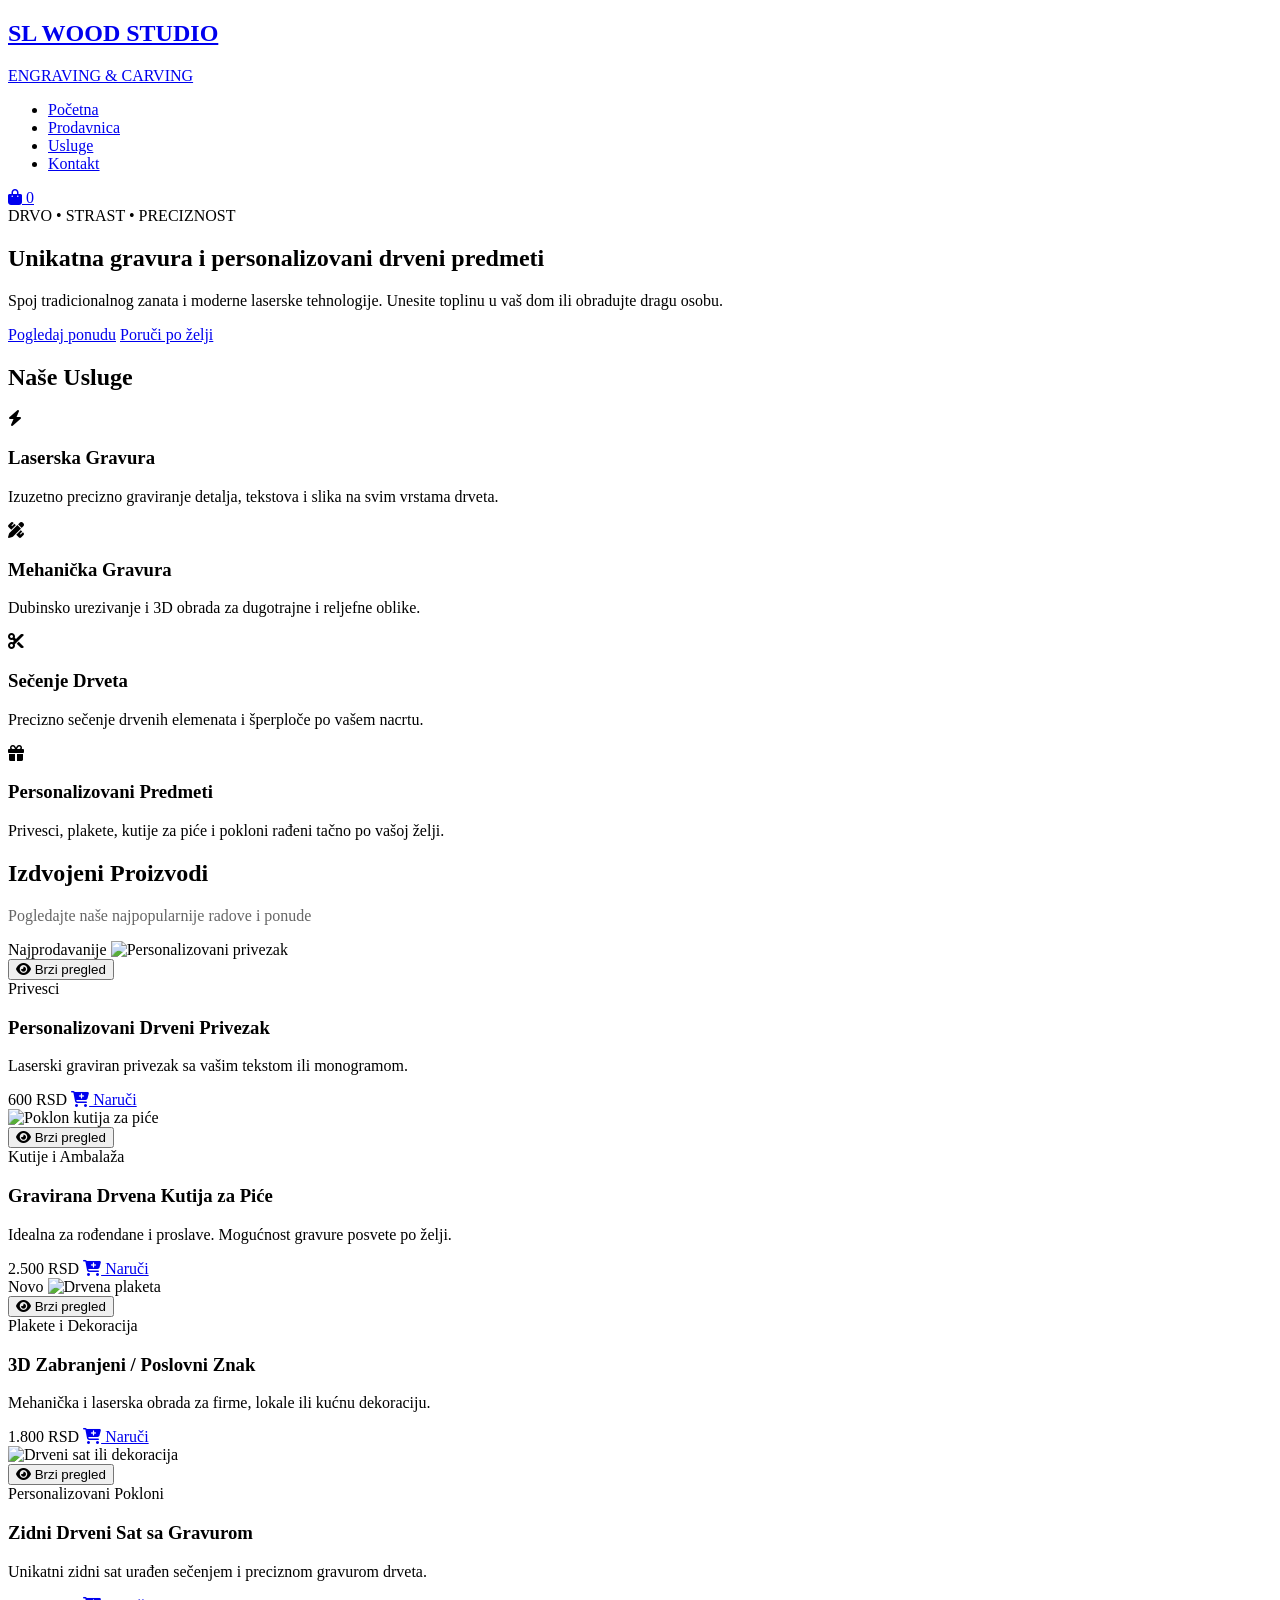
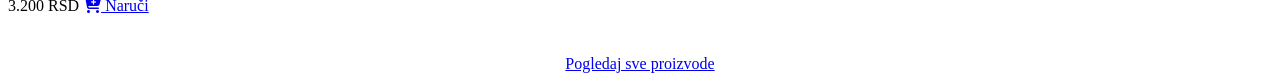
==== index.html @ fbde284f "Add files via upload" ====
<!DOCTYPE html>
<html lang="sr">
<head>
    <meta charset="UTF-8">
    <meta name="viewport" content="width=device-width, initial-scale=1.0">
    <title>SL Wood Studio | Laserska i Mehanička Gravura</title>
    <!-- Google Fontovi -->
    <link rel="preconnect" href="https://fonts.googleapis.com">
    <link rel="preconnect" href="https://fonts.gstatic.com" crossorigin>
    <link href="https://fonts.googleapis.com/css2?family=Montserrat:wght@300;400;600&family=Playfair+Display:wght@700&display=swap" rel="stylesheet">
    <!-- Font Awesome Ikonice -->
    <link rel="stylesheet" href="https://cdnjs.cloudflare.com/ajax/libs/font-awesome/6.4.0/css/all.min.css">
    <link rel="stylesheet" href="css/style.css">
</head>
<body>

    <!-- Navigacija -->
    <header class="navbar">
        <div class="container nav-container">
            <a href="index.html" class="logo">
                <h2>SL WOOD STUDIO</h2>
                <span>ENGRAVING & CARVING</span>
            </a>
            <nav>
                <ul class="nav-links">
                    <li><a href="index.html" class="active">Početna</a></li>
                    <li><a href="shop.html">Prodavnica</a></li>
                    <li><a href="#usluge">Usluge</a></li>
                    <li><a href="contact.html">Kontakt</a></li>
                </ul>
            </nav>
<div class="cart-icon">
    <a href="cart.html"><i class="fa-solid fa-bag-shopping"></i> <span id="cart-count">0</span></a>
</div>
        </div>
    </header>

    <!-- Hero Sekcija -->
    <section class="hero">
        <div class="hero-overlay"></div>
        <div class="container hero-content">
            <span class="tagline">DRVO • STRAST • PRECIZNOST</span>
            <h1>Unikatna gravura i personalizovani drveni predmeti</h1>
            <p>Spoj tradicionalnog zanata i moderne laserske tehnologije. Unesite toplinu u vaš dom ili obradujte dragu osobu.</p>
            <div class="hero-btns">
                <a href="shop.html" class="btn btn-primary">Pogledaj ponudu</a>
                <a href="shop.html#custom-order" class="btn btn-secondary">Poruči po želji</a>
            </div>
        </div>
    </section>

    <!-- Usluge (Ikonice sa objave) -->
    <section id="usluge" class="services container">
        <div class="section-title">
            <h2>Naše Usluge</h2>
            <div class="divider"></div>
        </div>
        <div class="services-grid">
            <div class="service-card">
                <i class="fa-solid fa-bolt"></i>
                <h3>Laserska Gravura</h3>
                <p>Izuzetno precizno graviranje detalja, tekstova i slika na svim vrstama drveta.</p>
            </div>
            <div class="service-card">
                <i class="fa-solid fa-pen-ruler"></i>
                <h3>Mehanička Gravura</h3>
                <p>Dubinsko urezivanje i 3D obrada za dugotrajne i reljefne oblike.</p>
            </div>
            <div class="service-card">
                <i class="fa-solid fa-scissors"></i>
                <h3>Sečenje Drveta</h3>
                <p>Precizno sečenje drvenih elemenata i šperploče po vašem nacrtu.</p>
            </div>
            <div class="service-card">
                <i class="fa-solid fa-gift"></i>
                <h3>Personalizovani Predmeti</h3>
                <p>Privesci, plakete, kutije za piće i pokloni rađeni tačno po vašoj želji.</p>
            </div>
        </div>
    </section>

    <!-- Izdvojeni Proizvodi -->
    <section class="products container">
        <div class="section-title">
            <h2>Izdvojeni Proizvodi</h2>
            <p style="color: #666; margin-top: 5px;">Pogledajte naše najpopularnije radove i ponude</p>
            <div class="divider"></div>
        </div>

        <div class="products-grid">
            <!-- Proizvod 1 -->
            <div class="product-card">
                <div class="product-image">
                    <span class="badge">Najprodavanije</span>
                    <!-- Zameniti sa pravom slikom priveska -->
                    <img src="https://images.unsplash.com/photo-1610701596007-11502861dcfa?q=80&w=600" alt="Personalizovani privezak">
                    <div class="product-actions">
                        <button class="btn-quick-view"><i class="fa-solid fa-eye"></i> Brzi pregled</button>
                    </div>
                </div>
                <div class="product-info">
                    <span class="category">Privesci</span>
                    <h3>Personalizovani Drveni Privezak</h3>
                    <p class="description">Laserski graviran privezak sa vašim tekstom ili monogramom.</p>
                    <div class="product-bottom">
                        <span class="price">600 RSD</span>
                        <a href="product-details.html" class="btn-add-cart"><i class="fa-solid fa-cart-plus"></i> Naruči</a>
                    </div>
                </div>
            </div>

            <!-- Proizvod 2 -->
            <div class="product-card">
                <div class="product-image">
                    <img src="https://images.unsplash.com/photo-1549465220-1a8b9238cd48?q=80&w=600" alt="Poklon kutija za piće">
                    <div class="product-actions">
                        <button class="btn-quick-view"><i class="fa-solid fa-eye"></i> Brzi pregled</button>
                    </div>
                </div>
                <div class="product-info">
                    <span class="category">Kutije i Ambalaža</span>
                    <h3>Gravirana Drvena Kutija za Piće</h3>
                    <p class="description">Idealna za rođendane i proslave. Mogućnost gravure posvete po želji.</p>
                    <div class="product-bottom">
                        <span class="price">2.500 RSD</span>
                        <a href="product-details.html" class="btn-add-cart"><i class="fa-solid fa-cart-plus"></i> Naruči</a>
                    </div>
                </div>
            </div>

            <!-- Proizvod 3 -->
            <div class="product-card">
                <div class="product-image">
                    <span class="badge new">Novo</span>
                    <img src="https://images.unsplash.com/photo-1582582621959-48d27397dc69?q=80&w=600" alt="Drvena plaketa">
                    <div class="product-actions">
                        <button class="btn-quick-view"><i class="fa-solid fa-eye"></i> Brzi pregled</button>
                    </div>
                </div>
                <div class="product-info">
                    <span class="category">Plakete i Dekoracija</span>
                    <h3>3D Zabranjeni / Poslovni Znak</h3>
                    <p class="description">Mehanička i laserska obrada za firme, lokale ili kućnu dekoraciju.</p>
                    <div class="product-bottom">
                        <span class="price">1.800 RSD</span>
                        <a href="product-details.html" class="btn-add-cart"><i class="fa-solid fa-cart-plus"></i> Naruči</a>
                    </div>
                </div>
            </div>

            <!-- Proizvod 4 -->
            <div class="product-card">
                <div class="product-image">
                    <img src="https://images.unsplash.com/photo-1513519245088-0e12902e5a38?q=80&w=600" alt="Drveni sat ili dekoracija">
                    <div class="product-actions">
                        <button class="btn-quick-view"><i class="fa-solid fa-eye"></i> Brzi pregled</button>
                    </div>
                </div>
                <div class="product-info">
                    <span class="category">Personalizovani Pokloni</span>
                    <h3>Zidni Drveni Sat sa Gravurom</h3>
                    <p class="description">Unikatni zidni sat urađen sečenjem i preciznom gravurom drveta.</p>
                    <div class="product-bottom">
                        <span class="price">3.200 RSD</span>
                        <a href="product-details.html" class="btn-add-cart"><i class="fa-solid fa-cart-plus"></i> Naruči</a>
                    </div>
                </div>
            </div>
        </div>

        <div style="text-align: center; margin-top: 40px;">
            <a href="shop.html" class="btn btn-primary">Pogledaj sve proizvode</a>
        </div>
    </section>

    <script src="js/main.js"></script>
</body>
</html>
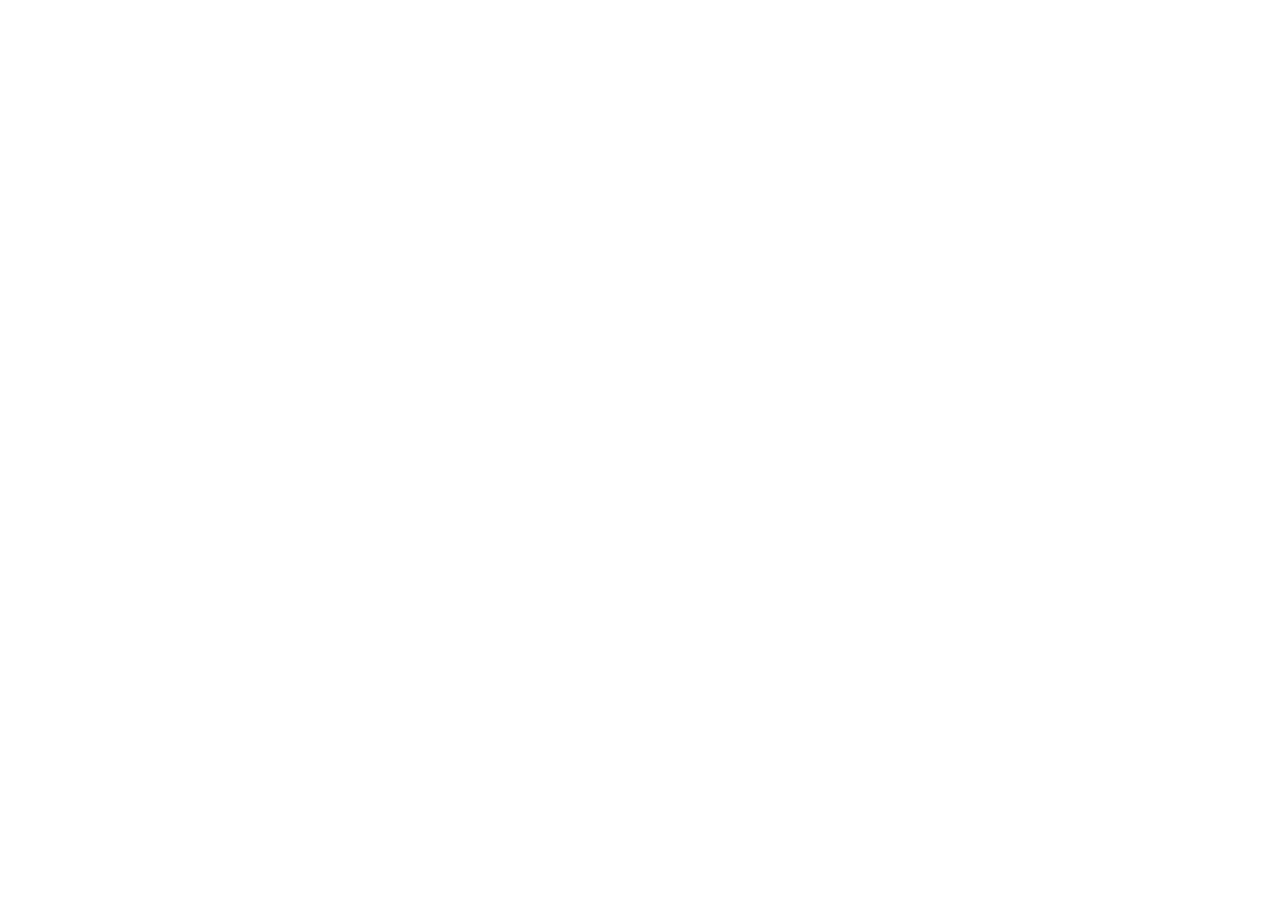
==== commit 7daf3e26: "admin/" ====
--- a/index.html
+++ b/index.html
@@ -1,178 +1,12 @@
 <!DOCTYPE html>
 <html lang="sr">
 <head>
-    <meta charset="UTF-8">
-    <meta name="viewport" content="width=device-width, initial-scale=1.0">
-    <title>SL Wood Studio | Laserska i Mehanička Gravura</title>
-    <!-- Google Fontovi -->
-    <link rel="preconnect" href="https://fonts.googleapis.com">
-    <link rel="preconnect" href="https://fonts.gstatic.com" crossorigin>
-    <link href="https://fonts.googleapis.com/css2?family=Montserrat:wght@300;400;600&family=Playfair+Display:wght@700&display=swap" rel="stylesheet">
-    <!-- Font Awesome Ikonice -->
-    <link rel="stylesheet" href="https://cdnjs.cloudflare.com/ajax/libs/font-awesome/6.4.0/css/all.min.css">
-    <link rel="stylesheet" href="css/style.css">
+  <meta charset="utf-8" />
+  <meta name="viewport" content="width=device-width, initial-scale=1.0" />
+  <title>SL Wood Studio | Admin Panel</title>
 </head>
 <body>
-
-    <!-- Navigacija -->
-    <header class="navbar">
-        <div class="container nav-container">
-            <a href="index.html" class="logo">
-                <h2>SL WOOD STUDIO</h2>
-                <span>ENGRAVING & CARVING</span>
-            </a>
-            <nav>
-                <ul class="nav-links">
-                    <li><a href="index.html" class="active">Početna</a></li>
-                    <li><a href="shop.html">Prodavnica</a></li>
-                    <li><a href="#usluge">Usluge</a></li>
-                    <li><a href="contact.html">Kontakt</a></li>
-                </ul>
-            </nav>
-<div class="cart-icon">
-    <a href="cart.html"><i class="fa-solid fa-bag-shopping"></i> <span id="cart-count">0</span></a>
-</div>
-        </div>
-    </header>
-
-    <!-- Hero Sekcija -->
-    <section class="hero">
-        <div class="hero-overlay"></div>
-        <div class="container hero-content">
-            <span class="tagline">DRVO • STRAST • PRECIZNOST</span>
-            <h1>Unikatna gravura i personalizovani drveni predmeti</h1>
-            <p>Spoj tradicionalnog zanata i moderne laserske tehnologije. Unesite toplinu u vaš dom ili obradujte dragu osobu.</p>
-            <div class="hero-btns">
-                <a href="shop.html" class="btn btn-primary">Pogledaj ponudu</a>
-                <a href="shop.html#custom-order" class="btn btn-secondary">Poruči po želji</a>
-            </div>
-        </div>
-    </section>
-
-    <!-- Usluge (Ikonice sa objave) -->
-    <section id="usluge" class="services container">
-        <div class="section-title">
-            <h2>Naše Usluge</h2>
-            <div class="divider"></div>
-        </div>
-        <div class="services-grid">
-            <div class="service-card">
-                <i class="fa-solid fa-bolt"></i>
-                <h3>Laserska Gravura</h3>
-                <p>Izuzetno precizno graviranje detalja, tekstova i slika na svim vrstama drveta.</p>
-            </div>
-            <div class="service-card">
-                <i class="fa-solid fa-pen-ruler"></i>
-                <h3>Mehanička Gravura</h3>
-                <p>Dubinsko urezivanje i 3D obrada za dugotrajne i reljefne oblike.</p>
-            </div>
-            <div class="service-card">
-                <i class="fa-solid fa-scissors"></i>
-                <h3>Sečenje Drveta</h3>
-                <p>Precizno sečenje drvenih elemenata i šperploče po vašem nacrtu.</p>
-            </div>
-            <div class="service-card">
-                <i class="fa-solid fa-gift"></i>
-                <h3>Personalizovani Predmeti</h3>
-                <p>Privesci, plakete, kutije za piće i pokloni rađeni tačno po vašoj želji.</p>
-            </div>
-        </div>
-    </section>
-
-    <!-- Izdvojeni Proizvodi -->
-    <section class="products container">
-        <div class="section-title">
-            <h2>Izdvojeni Proizvodi</h2>
-            <p style="color: #666; margin-top: 5px;">Pogledajte naše najpopularnije radove i ponude</p>
-            <div class="divider"></div>
-        </div>
-
-        <div class="products-grid">
-            <!-- Proizvod 1 -->
-            <div class="product-card">
-                <div class="product-image">
-                    <span class="badge">Najprodavanije</span>
-                    <!-- Zameniti sa pravom slikom priveska -->
-                    <img src="https://images.unsplash.com/photo-1610701596007-11502861dcfa?q=80&w=600" alt="Personalizovani privezak">
-                    <div class="product-actions">
-                        <button class="btn-quick-view"><i class="fa-solid fa-eye"></i> Brzi pregled</button>
-                    </div>
-                </div>
-                <div class="product-info">
-                    <span class="category">Privesci</span>
-                    <h3>Personalizovani Drveni Privezak</h3>
-                    <p class="description">Laserski graviran privezak sa vašim tekstom ili monogramom.</p>
-                    <div class="product-bottom">
-                        <span class="price">600 RSD</span>
-                        <a href="product-details.html" class="btn-add-cart"><i class="fa-solid fa-cart-plus"></i> Naruči</a>
-                    </div>
-                </div>
-            </div>
-
-            <!-- Proizvod 2 -->
-            <div class="product-card">
-                <div class="product-image">
-                    <img src="https://images.unsplash.com/photo-1549465220-1a8b9238cd48?q=80&w=600" alt="Poklon kutija za piće">
-                    <div class="product-actions">
-                        <button class="btn-quick-view"><i class="fa-solid fa-eye"></i> Brzi pregled</button>
-                    </div>
-                </div>
-                <div class="product-info">
-                    <span class="category">Kutije i Ambalaža</span>
-                    <h3>Gravirana Drvena Kutija za Piće</h3>
-                    <p class="description">Idealna za rođendane i proslave. Mogućnost gravure posvete po želji.</p>
-                    <div class="product-bottom">
-                        <span class="price">2.500 RSD</span>
-                        <a href="product-details.html" class="btn-add-cart"><i class="fa-solid fa-cart-plus"></i> Naruči</a>
-                    </div>
-                </div>
-            </div>
-
-            <!-- Proizvod 3 -->
-            <div class="product-card">
-                <div class="product-image">
-                    <span class="badge new">Novo</span>
-                    <img src="https://images.unsplash.com/photo-1582582621959-48d27397dc69?q=80&w=600" alt="Drvena plaketa">
-                    <div class="product-actions">
-                        <button class="btn-quick-view"><i class="fa-solid fa-eye"></i> Brzi pregled</button>
-                    </div>
-                </div>
-                <div class="product-info">
-                    <span class="category">Plakete i Dekoracija</span>
-                    <h3>3D Zabranjeni / Poslovni Znak</h3>
-                    <p class="description">Mehanička i laserska obrada za firme, lokale ili kućnu dekoraciju.</p>
-                    <div class="product-bottom">
-                        <span class="price">1.800 RSD</span>
-                        <a href="product-details.html" class="btn-add-cart"><i class="fa-solid fa-cart-plus"></i> Naruči</a>
-                    </div>
-                </div>
-            </div>
-
-            <!-- Proizvod 4 -->
-            <div class="product-card">
-                <div class="product-image">
-                    <img src="https://images.unsplash.com/photo-1513519245088-0e12902e5a38?q=80&w=600" alt="Drveni sat ili dekoracija">
-                    <div class="product-actions">
-                        <button class="btn-quick-view"><i class="fa-solid fa-eye"></i> Brzi pregled</button>
-                    </div>
-                </div>
-                <div class="product-info">
-                    <span class="category">Personalizovani Pokloni</span>
-                    <h3>Zidni Drveni Sat sa Gravurom</h3>
-                    <p class="description">Unikatni zidni sat urađen sečenjem i preciznom gravurom drveta.</p>
-                    <div class="product-bottom">
-                        <span class="price">3.200 RSD</span>
-                        <a href="product-details.html" class="btn-add-cart"><i class="fa-solid fa-cart-plus"></i> Naruči</a>
-                    </div>
-                </div>
-            </div>
-        </div>
-
-        <div style="text-align: center; margin-top: 40px;">
-            <a href="shop.html" class="btn btn-primary">Pogledaj sve proizvode</a>
-        </div>
-    </section>
-
-    <script src="js/main.js"></script>
+  <!-- Učitavanje Decap CMS skripte -->
+  <script src="https://unpkg.com/decap-cms@^3.0.0/dist/decap-cms.js"></script>
 </body>
 </html>
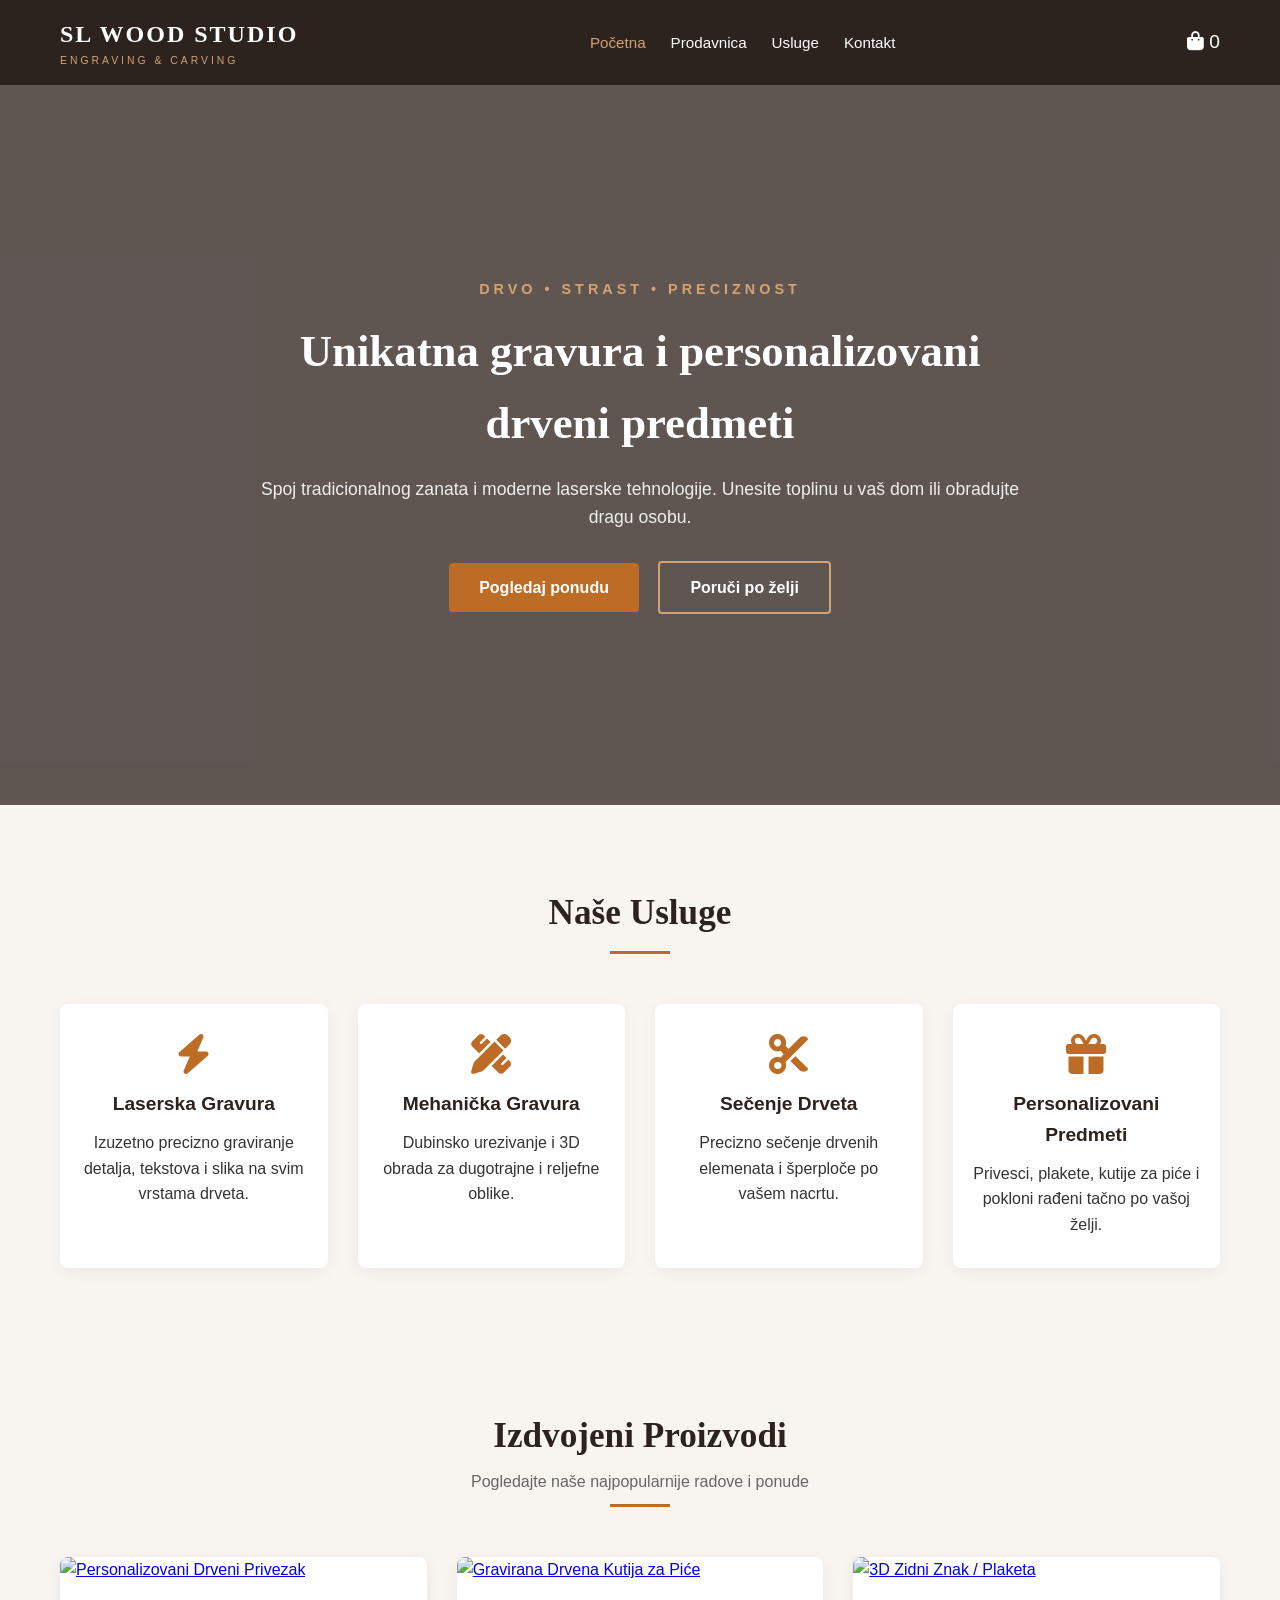
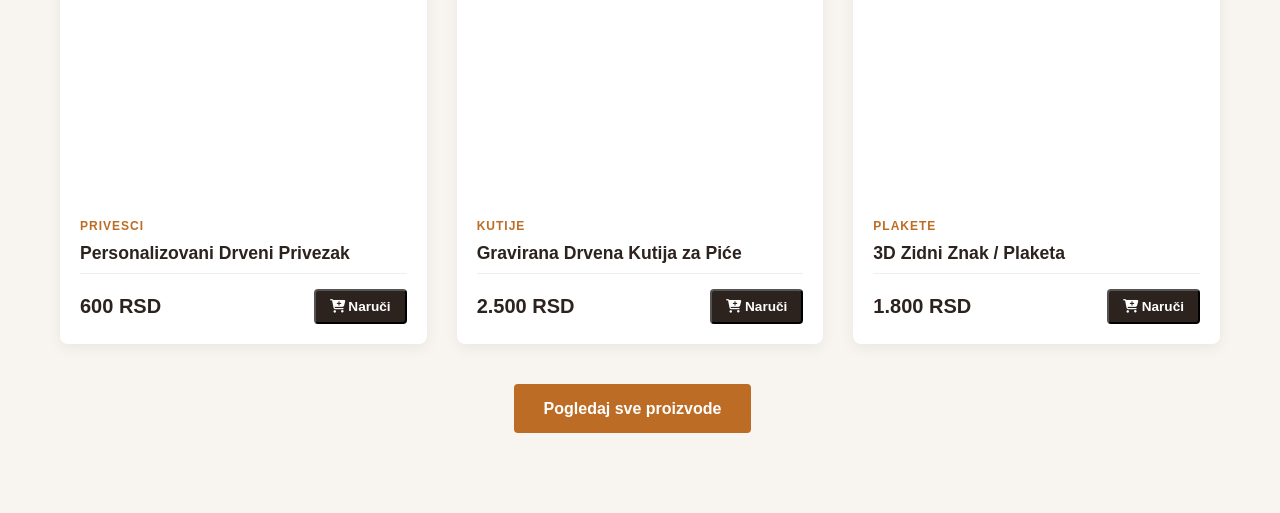
==== commit 1c5ac979: "Add files via upload" ====
--- a/index.html
+++ b/index.html
@@ -1,12 +1,178 @@
 <!DOCTYPE html>
 <html lang="sr">
 <head>
-  <meta charset="utf-8" />
-  <meta name="viewport" content="width=device-width, initial-scale=1.0" />
-  <title>SL Wood Studio | Admin Panel</title>
+    <meta charset="UTF-8">
+    <meta name="viewport" content="width=device-width, initial-scale=1.0">
+    <title>SL Wood Studio | Laserska i Mehanička Gravura</title>
+    <!-- Google Fontovi -->
+    <link rel="preconnect" href="https://fonts.googleapis.com">
+    <link rel="preconnect" href="https://fonts.gstatic.com" crossorigin>
+    <link href="https://fonts.googleapis.com/css2?family=Montserrat:wght@300;400;600&family=Playfair+Display:wght@700&display=swap" rel="stylesheet">
+    <!-- Font Awesome Ikonice -->
+    <link rel="stylesheet" href="https://cdnjs.cloudflare.com/ajax/libs/font-awesome/6.4.0/css/all.min.css">
+    <link rel="stylesheet" href="css/style.css">
 </head>
 <body>
-  <!-- Učitavanje Decap CMS skripte -->
-  <script src="https://unpkg.com/decap-cms@^3.0.0/dist/decap-cms.js"></script>
+
+    <!-- Navigacija -->
+    <header class="navbar">
+        <div class="container nav-container">
+            <a href="index.html" class="logo">
+                <h2>SL WOOD STUDIO</h2>
+                <span>ENGRAVING & CARVING</span>
+            </a>
+            <nav>
+                <ul class="nav-links">
+                    <li><a href="index.html" class="active">Početna</a></li>
+                    <li><a href="shop.html">Prodavnica</a></li>
+                    <li><a href="#usluge">Usluge</a></li>
+                    <li><a href="contact.html">Kontakt</a></li>
+                </ul>
+            </nav>
+<div class="cart-icon">
+    <a href="cart.html"><i class="fa-solid fa-bag-shopping"></i> <span id="cart-count">0</span></a>
+</div>
+        </div>
+    </header>
+
+    <!-- Hero Sekcija -->
+    <section class="hero">
+        <div class="hero-overlay"></div>
+        <div class="container hero-content">
+            <span class="tagline">DRVO • STRAST • PRECIZNOST</span>
+            <h1>Unikatna gravura i personalizovani drveni predmeti</h1>
+            <p>Spoj tradicionalnog zanata i moderne laserske tehnologije. Unesite toplinu u vaš dom ili obradujte dragu osobu.</p>
+            <div class="hero-btns">
+                <a href="shop.html" class="btn btn-primary">Pogledaj ponudu</a>
+                <a href="shop.html#custom-order" class="btn btn-secondary">Poruči po želji</a>
+            </div>
+        </div>
+    </section>
+
+    <!-- Usluge (Ikonice sa objave) -->
+    <section id="usluge" class="services container">
+        <div class="section-title">
+            <h2>Naše Usluge</h2>
+            <div class="divider"></div>
+        </div>
+        <div class="services-grid">
+            <div class="service-card">
+                <i class="fa-solid fa-bolt"></i>
+                <h3>Laserska Gravura</h3>
+                <p>Izuzetno precizno graviranje detalja, tekstova i slika na svim vrstama drveta.</p>
+            </div>
+            <div class="service-card">
+                <i class="fa-solid fa-pen-ruler"></i>
+                <h3>Mehanička Gravura</h3>
+                <p>Dubinsko urezivanje i 3D obrada za dugotrajne i reljefne oblike.</p>
+            </div>
+            <div class="service-card">
+                <i class="fa-solid fa-scissors"></i>
+                <h3>Sečenje Drveta</h3>
+                <p>Precizno sečenje drvenih elemenata i šperploče po vašem nacrtu.</p>
+            </div>
+            <div class="service-card">
+                <i class="fa-solid fa-gift"></i>
+                <h3>Personalizovani Predmeti</h3>
+                <p>Privesci, plakete, kutije za piće i pokloni rađeni tačno po vašoj želji.</p>
+            </div>
+        </div>
+    </section>
+
+    <!-- Izdvojeni Proizvodi -->
+    <section class="products container">
+        <div class="section-title">
+            <h2>Izdvojeni Proizvodi</h2>
+            <p style="color: #666; margin-top: 5px;">Pogledajte naše najpopularnije radove i ponude</p>
+            <div class="divider"></div>
+        </div>
+
+        <div class="products-grid">
+            <!-- Proizvod 1 -->
+            <div class="product-card">
+                <div class="product-image">
+                    <span class="badge">Najprodavanije</span>
+                    <!-- Zameniti sa pravom slikom priveska -->
+                    <img src="https://images.unsplash.com/photo-1610701596007-11502861dcfa?q=80&w=600" alt="Personalizovani privezak">
+                    <div class="product-actions">
+                        <button class="btn-quick-view"><i class="fa-solid fa-eye"></i> Brzi pregled</button>
+                    </div>
+                </div>
+                <div class="product-info">
+                    <span class="category">Privesci</span>
+                    <h3>Personalizovani Drveni Privezak</h3>
+                    <p class="description">Laserski graviran privezak sa vašim tekstom ili monogramom.</p>
+                    <div class="product-bottom">
+                        <span class="price">600 RSD</span>
+                        <a href="product-details.html" class="btn-add-cart"><i class="fa-solid fa-cart-plus"></i> Naruči</a>
+                    </div>
+                </div>
+            </div>
+
+            <!-- Proizvod 2 -->
+            <div class="product-card">
+                <div class="product-image">
+                    <img src="https://images.unsplash.com/photo-1549465220-1a8b9238cd48?q=80&w=600" alt="Poklon kutija za piće">
+                    <div class="product-actions">
+                        <button class="btn-quick-view"><i class="fa-solid fa-eye"></i> Brzi pregled</button>
+                    </div>
+                </div>
+                <div class="product-info">
+                    <span class="category">Kutije i Ambalaža</span>
+                    <h3>Gravirana Drvena Kutija za Piće</h3>
+                    <p class="description">Idealna za rođendane i proslave. Mogućnost gravure posvete po želji.</p>
+                    <div class="product-bottom">
+                        <span class="price">2.500 RSD</span>
+                        <a href="product-details.html" class="btn-add-cart"><i class="fa-solid fa-cart-plus"></i> Naruči</a>
+                    </div>
+                </div>
+            </div>
+
+            <!-- Proizvod 3 -->
+            <div class="product-card">
+                <div class="product-image">
+                    <span class="badge new">Novo</span>
+                    <img src="https://images.unsplash.com/photo-1582582621959-48d27397dc69?q=80&w=600" alt="Drvena plaketa">
+                    <div class="product-actions">
+                        <button class="btn-quick-view"><i class="fa-solid fa-eye"></i> Brzi pregled</button>
+                    </div>
+                </div>
+                <div class="product-info">
+                    <span class="category">Plakete i Dekoracija</span>
+                    <h3>3D Zabranjeni / Poslovni Znak</h3>
+                    <p class="description">Mehanička i laserska obrada za firme, lokale ili kućnu dekoraciju.</p>
+                    <div class="product-bottom">
+                        <span class="price">1.800 RSD</span>
+                        <a href="product-details.html" class="btn-add-cart"><i class="fa-solid fa-cart-plus"></i> Naruči</a>
+                    </div>
+                </div>
+            </div>
+
+            <!-- Proizvod 4 -->
+            <div class="product-card">
+                <div class="product-image">
+                    <img src="https://images.unsplash.com/photo-1513519245088-0e12902e5a38?q=80&w=600" alt="Drveni sat ili dekoracija">
+                    <div class="product-actions">
+                        <button class="btn-quick-view"><i class="fa-solid fa-eye"></i> Brzi pregled</button>
+                    </div>
+                </div>
+                <div class="product-info">
+                    <span class="category">Personalizovani Pokloni</span>
+                    <h3>Zidni Drveni Sat sa Gravurom</h3>
+                    <p class="description">Unikatni zidni sat urađen sečenjem i preciznom gravurom drveta.</p>
+                    <div class="product-bottom">
+                        <span class="price">3.200 RSD</span>
+                        <a href="product-details.html" class="btn-add-cart"><i class="fa-solid fa-cart-plus"></i> Naruči</a>
+                    </div>
+                </div>
+            </div>
+        </div>
+
+        <div style="text-align: center; margin-top: 40px;">
+            <a href="shop.html" class="btn btn-primary">Pogledaj sve proizvode</a>
+        </div>
+    </section>
+
+    <script src="js/main.js"></script>
 </body>
 </html>
--- a/css/style.css
+++ b/css/style.css
@@ -0,0 +1,1135 @@
+/* RESET I OSNOVNI STILOVI */
+* {
+    margin: 0;
+    padding: 0;
+    box-sizing: border-box;
+}
+
+:root {
+    --primary-dark: #2C221E;
+    --accent-wood: #D4A373;
+    --accent-warm: #BC6C25;
+    --bg-light: #F8F5F0;
+    --text-color: #333333;
+    --white: #FFFFFF;
+    --font-heading: 'Playfair Display', serif;
+    --font-body: 'Montserrat', sans-serif;
+}
+
+body {
+    font-family: var(--font-body);
+    background-color: var(--bg-light);
+    color: var(--text-color);
+    line-height: 1.6;
+}
+
+.container {
+    max-width: 1200px;
+    margin: 0 auto;
+    padding: 0 20px;
+}
+
+/* NAVIGACIJA */
+.navbar {
+    background-color: var(--primary-dark);
+    padding: 15px 0;
+    position: sticky;
+    top: 0;
+    z-index: 1000;
+}
+
+.nav-container {
+    display: flex;
+    justify-content: space-between;
+    align-items: center;
+}
+
+.logo {
+    text-decoration: none;
+    color: var(--white);
+}
+
+.logo h2 {
+    font-family: var(--font-heading);
+    letter-spacing: 2px;
+    font-size: 1.5rem;
+}
+
+.logo span {
+    font-size: 0.65rem;
+    color: var(--accent-wood);
+    display: block;
+    letter-spacing: 3px;
+}
+
+.nav-links {
+    display: flex;
+    list-style: none;
+    gap: 25px;
+}
+
+.nav-links a {
+    color: var(--white);
+    text-decoration: none;
+    font-size: 0.95rem;
+    transition: color 0.3s;
+}
+
+.nav-links a:hover, .nav-links a.active {
+    color: var(--accent-wood);
+}
+
+.cart-icon a {
+    color: var(--white);
+    font-size: 1.2rem;
+    text-decoration: none;
+}
+
+/* HERO SEKCIJA */
+.hero {
+    position: relative;
+    background: url('https://images.unsplash.com/photo-1513694203232-719a280e022f?q=80&w=1600') center/cover no-repeat;
+    height: 80vh;
+    display: flex;
+    align-items: center;
+    color: var(--white);
+    text-align: center;
+}
+
+.hero-overlay {
+    position: absolute;
+    top: 0; left: 0;
+    width: 100%; height: 100%;
+    background: rgba(44, 34, 30, 0.75);
+}
+
+.hero-content {
+    position: relative;
+    z-index: 1;
+    max-width: 800px;
+}
+
+.tagline {
+    color: var(--accent-wood);
+    letter-spacing: 4px;
+    font-size: 0.9rem;
+    font-weight: 600;
+}
+
+.hero h1 {
+    font-family: var(--font-heading);
+    font-size: 2.8rem;
+    margin: 15px 0;
+}
+
+.hero p {
+    font-size: 1.1rem;
+    margin-bottom: 30px;
+    opacity: 0.9;
+}
+
+.btn {
+    display: inline-block;
+    padding: 12px 30px;
+    border-radius: 4px;
+    text-decoration: none;
+    font-weight: 600;
+    transition: all 0.3s;
+}
+
+.btn-primary {
+    background-color: var(--accent-warm);
+    color: var(--white);
+    margin-right: 15px;
+}
+
+.btn-primary:hover {
+    background-color: #a05a1f;
+}
+
+.btn-secondary {
+    border: 2px solid var(--accent-wood);
+    color: var(--white);
+}
+
+.btn-secondary:hover {
+    background-color: var(--accent-wood);
+    color: var(--primary-dark);
+}
+
+/* USLUGE */
+.services {
+    padding: 80px 20px;
+}
+
+.section-title {
+    text-align: center;
+    margin-bottom: 50px;
+}
+
+.section-title h2 {
+    font-family: var(--font-heading);
+    font-size: 2.2rem;
+    color: var(--primary-dark);
+}
+
+.divider {
+    width: 60px;
+    height: 3px;
+    background-color: var(--accent-warm);
+    margin: 10px auto 0;
+}
+
+.services-grid {
+    display: grid;
+    grid-template-columns: repeat(auto-fit, minmax(220px, 1fr));
+    gap: 30px;
+}
+
+.service-card {
+    background: var(--white);
+    padding: 30px 20px;
+    border-radius: 8px;
+    text-align: center;
+    box-shadow: 0 4px 15px rgba(0,0,0,0.05);
+    transition: transform 0.3s;
+}
+
+.service-card:hover {
+    transform: translateY(-5px);
+}
+
+.service-card i {
+    font-size: 2.5rem;
+    color: var(--accent-warm);
+    margin-bottom: 15px;
+}
+
+.service-card h3 {
+    font-size: 1.2rem;
+    margin-bottom: 10px;
+    color: var(--primary-dark);
+}
+
+/* SEKCIJA PROIZVODA */
+.products {
+    padding: 60px 20px 80px;
+}
+
+.products-grid {
+    display: grid;
+    grid-template-columns: repeat(auto-fit, minmax(260px, 1fr));
+    gap: 30px;
+}
+
+.product-card {
+    background: var(--white);
+    border-radius: 8px;
+    overflow: hidden;
+    box-shadow: 0 4px 15px rgba(0,0,0,0.06);
+    transition: transform 0.3s, box-shadow 0.3s;
+    display: flex;
+    flex-direction: column;
+}
+
+.product-card:hover {
+    transform: translateY(-7px);
+    box-shadow: 0 10px 25px rgba(0,0,0,0.12);
+}
+
+.product-image {
+    position: relative;
+    height: 240px;
+    overflow: hidden;
+}
+
+.product-image img {
+    width: 100%;
+    height: 100%;
+    object-fit: cover;
+    transition: transform 0.5s ease;
+}
+
+.product-card:hover .product-image img {
+    transform: scale(1.08);
+}
+
+/* Badaž / Tagovi */
+.badge {
+    position: absolute;
+    top: 12px;
+    left: 12px;
+    background-color: var(--primary-dark);
+    color: var(--white);
+    font-size: 0.75rem;
+    padding: 4px 10px;
+    border-radius: 4px;
+    font-weight: 600;
+    z-index: 2;
+}
+
+.badge.new {
+    background-color: var(--accent-warm);
+}
+
+/* Dugme za brzi pregled pri prelasku mišem */
+.product-actions {
+    position: absolute;
+    bottom: -50px;
+    left: 0;
+    width: 100%;
+    display: flex;
+    justify-content: center;
+    padding: 10px;
+    transition: bottom 0.3s ease;
+    background: linear-gradient(transparent, rgba(0,0,0,0.5));
+}
+
+.product-card:hover .product-actions {
+    bottom: 0;
+}
+
+.btn-quick-view {
+    background-color: var(--white);
+    color: var(--primary-dark);
+    border: none;
+    padding: 8px 16px;
+    border-radius: 4px;
+    font-weight: 600;
+    cursor: pointer;
+    font-size: 0.85rem;
+    transition: background-color 0.2s;
+}
+
+.btn-quick-view:hover {
+    background-color: var(--accent-wood);
+    color: var(--white);
+}
+
+/* Informacije o proizvodu */
+.product-info {
+    padding: 20px;
+    display: flex;
+    flex-direction: column;
+    flex-grow: 1;
+}
+
+.product-info .category {
+    font-size: 0.75rem;
+    color: var(--accent-warm);
+    text-transform: uppercase;
+    letter-spacing: 1px;
+    font-weight: 600;
+    margin-bottom: 5px;
+}
+
+.product-info h3 {
+    font-size: 1.1rem;
+    color: var(--primary-dark);
+    margin-bottom: 8px;
+    line-height: 1.3;
+}
+
+.product-info .description {
+    font-size: 0.85rem;
+    color: #666;
+    margin-bottom: 15px;
+    flex-grow: 1;
+}
+
+.product-bottom {
+    display: flex;
+    justify-content: space-between;
+    align-items: center;
+    padding-top: 15px;
+    border-top: 1px solid #eee;
+}
+
+.price {
+    font-size: 1.25rem;
+    font-weight: 700;
+    color: var(--primary-dark);
+}
+
+.btn-add-cart {
+    background-color: var(--primary-dark);
+    color: var(--white);
+    padding: 8px 14px;
+    border-radius: 4px;
+    text-decoration: none;
+    font-size: 0.85rem;
+    font-weight: 600;
+    transition: background-color 0.2s;
+}
+
+.btn-add-cart:hover {
+    background-color: var(--accent-warm);
+}
+
+/* STRANICA DETALJA PROIZVODA */
+.product-details-section {
+    padding: 60px 20px;
+}
+
+.product-details-wrapper {
+    display: grid;
+    grid-template-columns: 1fr 1fr;
+    gap: 50px;
+    background: var(--white);
+    padding: 40px;
+    border-radius: 8px;
+    box-shadow: 0 4px 15px rgba(0,0,0,0.05);
+}
+
+/* Galerija slika */
+.product-gallery {
+    display: flex;
+    flex-direction: column;
+    gap: 15px;
+}
+
+.main-image {
+    width: 100%;
+    height: 400px;
+    border-radius: 6px;
+    overflow: hidden;
+}
+
+.main-image img {
+    width: 100%;
+    height: 100%;
+    object-fit: cover;
+}
+
+.thumbnail-list {
+    display: flex;
+    gap: 10px;
+}
+
+.thumb {
+    width: 80px;
+    height: 80px;
+    object-fit: cover;
+    border-radius: 4px;
+    cursor: pointer;
+    opacity: 0.6;
+    border: 2px solid transparent;
+    transition: all 0.2s;
+}
+
+.thumb:hover, .thumb.active {
+    opacity: 1;
+    border-color: var(--accent-warm);
+}
+
+/* Prilagođavanje i forma */
+.product-customizer h1 {
+    font-family: var(--font-heading);
+    font-size: 2rem;
+    color: var(--primary-dark);
+    margin: 5px 0 10px;
+}
+
+.product-customizer .price {
+    font-size: 1.6rem;
+    font-weight: 700;
+    color: var(--accent-warm);
+    margin-bottom: 15px;
+}
+
+.product-customizer .short-desc {
+    font-size: 0.95rem;
+    color: #666;
+    margin-bottom: 25px;
+    border-bottom: 1px solid #eee;
+    padding-bottom: 20px;
+}
+
+.customization-form {
+    display: flex;
+    flex-direction: column;
+    gap: 20px;
+}
+
+.form-group {
+    display: flex;
+    flex-direction: column;
+    gap: 6px;
+}
+
+.form-group label {
+    font-size: 0.9rem;
+    font-weight: 600;
+    color: var(--primary-dark);
+}
+
+.form-group input[type="text"],
+.form-group select,
+.form-group input[type="file"] {
+    padding: 10px;
+    border: 1px solid #ccc;
+    border-radius: 4px;
+    font-family: inherit;
+    font-size: 0.9rem;
+}
+
+.form-group small {
+    font-size: 0.75rem;
+    color: #888;
+}
+
+/* Količina i dugme */
+.quantity-group {
+    flex-direction: row;
+    align-items: center;
+    gap: 15px;
+}
+
+.quantity-control {
+    display: flex;
+    align-items: center;
+    border: 1px solid #ccc;
+    border-radius: 4px;
+    width: fit-content;
+}
+
+.quantity-control button {
+    background: #f0f0f0;
+    border: none;
+    width: 35px;
+    height: 35px;
+    font-size: 1.2rem;
+    cursor: pointer;
+}
+
+.quantity-control input {
+    width: 45px;
+    border: none;
+    text-align: center;
+    font-weight: 600;
+}
+
+.btn-full {
+    width: 100%;
+    text-align: center;
+    padding: 15px;
+    font-size: 1rem;
+    cursor: pointer;
+}
+
+@media (max-width: 768px) {
+    .product-details-wrapper {
+        grid-template-columns: 1fr;
+    }
+}
+
+/* STRANICA KATALOGA I CUSTOM MADE */
+.page-header {
+    background-color: var(--primary-dark);
+    color: var(--white);
+    padding: 40px 20px;
+    text-align: center;
+}
+
+.page-header h1 {
+    font-family: var(--font-heading);
+    font-size: 2.2rem;
+}
+
+.page-header p {
+    color: var(--accent-wood);
+    font-size: 0.95rem;
+}
+
+/* ==========================================
+   CUSTOM MADE SEKCIJA
+   ========================================== */
+.custom-made-section {
+    padding: 80px 0;
+    background: #fbf9f6;
+}
+
+.custom-made-card {
+    background: var(--white);
+    border-radius: 16px;
+    box-shadow: 0 10px 30px rgba(0,0,0,0.06);
+    display: grid;
+    grid-template-columns: 1fr 1fr;
+    gap: 40px;
+    padding: 50px;
+    border: 1px solid #f0eae1;
+}
+
+/* Leva strana */
+.badge-accent {
+    display: inline-flex;
+    align-items: center;
+    gap: 8px;
+    background: #f3ece2;
+    color: var(--accent-warm);
+    font-size: 0.85rem;
+    font-weight: 600;
+    padding: 6px 14px;
+    border-radius: 20px;
+    margin-bottom: 15px;
+}
+
+.custom-text h2 {
+    font-family: var(--font-heading);
+    font-size: 2.2rem;
+    color: var(--primary-dark);
+    margin-bottom: 12px;
+}
+
+.custom-text > p {
+    color: #666;
+    line-height: 1.6;
+    margin-bottom: 30px;
+}
+
+.custom-features-list {
+    display: flex;
+    flex-direction: column;
+    gap: 20px;
+}
+
+.feature-item {
+    display: flex;
+    align-items: flex-start;
+    gap: 15px;
+}
+
+.f-icon {
+    width: 44px;
+    height: 44px;
+    background: #fbf9f6;
+    border: 1px solid #eee5d8;
+    border-radius: 10px;
+    display: flex;
+    align-items: center;
+    justify-content: center;
+    color: var(--accent-warm);
+    font-size: 1.2rem;
+    flex-shrink: 0;
+}
+
+.feature-item h4 {
+    font-size: 1rem;
+    color: var(--primary-dark);
+    margin-bottom: 2px;
+}
+
+.feature-item p {
+    font-size: 0.85rem;
+    color: #777;
+    margin: 0;
+}
+
+/* Desna strana - Forma */
+.custom-form-wrapper {
+    background: #faf8f5;
+    padding: 30px;
+    border-radius: 12px;
+    border: 1px solid #eee;
+}
+
+.custom-form h3 {
+    font-family: var(--font-heading);
+    color: var(--primary-dark);
+    font-size: 1.3rem;
+    margin-bottom: 20px;
+}
+
+.custom-form .form-group {
+    margin-bottom: 16px;
+}
+
+.custom-form label {
+    display: block;
+    font-size: 0.85rem;
+    font-weight: 600;
+    color: #444;
+    margin-bottom: 6px;
+}
+
+.custom-form input[type="text"],
+.custom-form input[type="tel"],
+.custom-form textarea {
+    width: 100%;
+    padding: 11px 14px;
+    border: 1px solid #ddd;
+    border-radius: 6px;
+    font-family: inherit;
+    font-size: 0.9rem;
+    background: var(--white);
+    transition: border-color 0.2s;
+}
+
+.custom-form input:focus,
+.custom-form textarea:focus {
+    outline: none;
+    border-color: var(--accent-warm);
+}
+
+/* Polje za upload slika */
+.file-upload-box {
+    display: flex;
+    flex-direction: column;
+    align-items: center;
+    justify-content: center;
+    padding: 20px;
+    background: var(--white);
+    border: 2px dashed #d1c7b7;
+    border-radius: 8px;
+    cursor: pointer;
+    transition: all 0.2s ease;
+    text-align: center;
+}
+
+.file-upload-box:hover {
+    border-color: var(--accent-warm);
+    background: #fffdfa;
+}
+
+.file-upload-box i {
+    font-size: 2rem;
+    color: var(--accent-warm);
+    margin-bottom: 6px;
+}
+
+.file-upload-box span {
+    font-size: 0.85rem;
+    font-weight: 600;
+    color: var(--primary-dark);
+}
+
+.file-upload-box small {
+    font-size: 0.75rem;
+    color: #999;
+    margin-top: 4px;
+}
+
+.file-upload-box input[type="file"] {
+    display: none;
+}
+
+.btn-custom-submit {
+    margin-top: 10px;
+    padding: 12px;
+}
+
+/* Mobilna prilagođenost */
+@media (max-width: 992px) {
+    .custom-made-card {
+        grid-template-columns: 1fr;
+        padding: 30px 20px;
+    }
+}
+/* KONTAKT STRANICA */
+.contact-section {
+    padding: 60px 20px;
+}
+
+.contact-wrapper {
+    display: grid;
+    grid-template-columns: 1fr 1fr;
+    gap: 50px;
+    background: var(--white);
+    padding: 40px;
+    border-radius: 8px;
+    box-shadow: 0 4px 15px rgba(0,0,0,0.05);
+}
+
+.contact-info h2 {
+    font-family: var(--font-heading);
+    color: var(--primary-dark);
+    margin-bottom: 10px;
+}
+
+.contact-cards {
+    margin: 30px 0;
+    display: flex;
+    flex-direction: column;
+    gap: 20px;
+}
+
+.c-card {
+    display: flex;
+    align-items: center;
+    gap: 15px;
+}
+
+.c-card i {
+    font-size: 1.5rem;
+    color: var(--accent-warm);
+    width: 40px;
+    height: 40px;
+    background: var(--bg-light);
+    display: flex;
+    align-items: center;
+    justify-content: center;
+    border-radius: 50%;
+}
+
+.c-card h4 {
+    font-size: 0.9rem;
+    color: #666;
+}
+
+.c-card a {
+    color: var(--primary-dark);
+    text-decoration: none;
+    font-weight: 600;
+}
+
+.c-card a:hover {
+    color: var(--accent-warm);
+}
+
+/* WhatsApp i Viber dugmad */
+.quick-contact-btns {
+    display: flex;
+    gap: 15px;
+    margin-bottom: 30px;
+}
+
+.btn-whatsapp {
+    background-color: #25D366;
+    color: #fff;
+}
+
+.btn-whatsapp:hover {
+    background-color: #1eb857;
+}
+
+.btn-viber {
+    background-color: #7360f2;
+    color: #fff;
+}
+
+.btn-viber:hover {
+    background-color: #5e4cd4;
+}
+
+/* Društvene mreže */
+.social-links h4 {
+    margin-bottom: 10px;
+    color: var(--primary-dark);
+}
+
+.social-icons {
+    display: flex;
+    gap: 15px;
+}
+
+.social-icons a {
+    font-size: 1.5rem;
+    color: var(--primary-dark);
+    transition: color 0.2s;
+}
+
+.social-icons a:hover {
+    color: var(--accent-warm);
+}
+
+/* Forma */
+.contact-form-container h3 {
+    font-family: var(--font-heading);
+    margin-bottom: 20px;
+    color: var(--primary-dark);
+}
+
+.contact-form textarea {
+    padding: 10px;
+    border: 1px solid #ccc;
+    border-radius: 4px;
+    font-family: inherit;
+    font-size: 0.9rem;
+}
+
+@media (max-width: 768px) {
+    .contact-wrapper {
+        grid-template-columns: 1fr;
+    }
+    .quick-contact-btns {
+        flex-direction: column;
+    }
+}
+
+/* ==========================================
+   KORPA PAGE - PROFESIONALNI DIZAJN
+   ========================================== */
+.cart-section {
+    padding: 50px 20px;
+}
+
+.cart-title-wrapper {
+    margin-bottom: 30px;
+}
+
+.cart-title-wrapper h2 {
+    font-family: var(--font-heading);
+    color: var(--primary-dark);
+    font-size: 2rem;
+    display: flex;
+    align-items: center;
+    gap: 12px;
+}
+
+.cart-title-wrapper p {
+    color: #666;
+    font-size: 0.95rem;
+    margin-top: 5px;
+}
+
+.cart-wrapper {
+    display: grid;
+    grid-template-columns: 1fr 380px;
+    gap: 30px;
+    align-items: start;
+}
+
+/* Leva Kartica - Tabela */
+.cart-items-card {
+    background: var(--white);
+    border-radius: 10px;
+    padding: 25px;
+    box-shadow: 0 4px 20px rgba(0,0,0,0.04);
+    border: 1px solid #f0f0f0;
+}
+
+.cart-table {
+    width: 100%;
+    border-collapse: collapse;
+}
+
+.cart-table th {
+    font-size: 0.8rem;
+    text-transform: uppercase;
+    letter-spacing: 0.5px;
+    color: #888;
+    padding-bottom: 15px;
+    border-bottom: 2px solid #f4f4f4;
+}
+
+.cart-table td {
+    padding: 18px 0;
+    border-bottom: 1px solid #f8f8f8;
+    font-size: 0.95rem;
+}
+
+.empty-cart-box {
+    text-align: center;
+    padding: 50px 20px;
+}
+
+.empty-cart-box i {
+    font-size: 3rem;
+    color: #ddd;
+    margin-bottom: 15px;
+}
+
+.empty-cart-box h3 {
+    font-family: var(--font-heading);
+    color: var(--primary-dark);
+    margin-bottom: 8px;
+}
+
+.empty-cart-box p {
+    color: #777;
+    margin-bottom: 20px;
+    font-size: 0.9rem;
+}
+
+/* Desna Kartica - Rezime */
+.cart-summary-card {
+    background: var(--white);
+    border-radius: 10px;
+    box-shadow: 0 4px 20px rgba(0,0,0,0.06);
+    border: 1px solid #eee;
+    overflow: hidden;
+}
+
+.summary-header {
+    background: var(--primary-dark);
+    color: var(--white);
+    padding: 18px 25px;
+}
+
+.summary-header h3 {
+    font-family: var(--font-heading);
+    font-size: 1.1rem;
+    letter-spacing: 0.5px;
+}
+
+.summary-body {
+    padding: 25px;
+}
+
+.summary-row {
+    display: flex;
+    justify-content: space-between;
+    align-items: center;
+    font-size: 0.95rem;
+    color: #555;
+    margin-bottom: 12px;
+}
+
+.badge-shipping {
+    font-size: 0.75rem;
+    background: #fdf3e7;
+    color: var(--accent-warm);
+    padding: 4px 8px;
+    border-radius: 4px;
+    font-weight: 600;
+}
+
+.summary-divider {
+    height: 1px;
+    background: #eee;
+    margin: 18px 0;
+}
+
+.total-row {
+    font-size: 1.15rem;
+    color: var(--primary-dark);
+}
+
+.total-row strong {
+    font-size: 1.4rem;
+    color: var(--accent-warm);
+}
+
+.form-section-title {
+    font-size: 0.9rem;
+    color: var(--primary-dark);
+    margin: 22px 0 12px 0;
+    display: flex;
+    align-items: center;
+    gap: 8px;
+    text-transform: uppercase;
+    letter-spacing: 0.5px;
+}
+
+.checkout-form .form-group {
+    margin-bottom: 14px;
+}
+
+.checkout-form label {
+    font-size: 0.8rem;
+    font-weight: 600;
+    color: #444;
+    margin-bottom: 4px;
+    display: block;
+}
+
+.checkout-form input, 
+.checkout-form textarea {
+    width: 100%;
+    padding: 10px 12px;
+    border: 1px solid #ddd;
+    border-radius: 6px;
+    font-family: inherit;
+    font-size: 0.9rem;
+    transition: border-color 0.2s;
+}
+
+.checkout-form input:focus, 
+.checkout-form textarea:focus {
+    outline: none;
+    border-color: var(--accent-warm);
+}
+
+.btn-checkout {
+    margin-top: 15px;
+    padding: 12px;
+    font-size: 0.95rem;
+}
+
+/* Responsiveness */
+@media (max-width: 992px) {
+    .cart-wrapper {
+        grid-template-columns: 1fr;
+    }
+}
+
+html {
+    scroll-behavior: smooth;
+}
+
+/* TOAST OBAVEŠTENJE ZA KORPU */
+.toast-notification {
+    position: fixed;
+    bottom: 25px;
+    right: 25px;
+    background: var(--white);
+    border-left: 4px solid var(--accent-warm);
+    box-shadow: 0 8px 25px rgba(0,0,0,0.15);
+    border-radius: 8px;
+    padding: 12px 18px;
+    display: flex;
+    align-items: center;
+    gap: 12px;
+    z-index: 9999;
+    opacity: 0;
+    transform: translateY(20px);
+    transition: all 0.3s cubic-bezier(0.68, -0.55, 0.265, 1.55);
+}
+
+.toast-notification.show {
+    opacity: 1;
+    transform: translateY(0);
+}
+
+.toast-icon {
+    color: #2e7d32;
+    font-size: 1.3rem;
+}
+
+.toast-img {
+    width: 42px;
+    height: 42px;
+    object-fit: cover;
+    border-radius: 6px;
+}
+
+.toast-content strong {
+    display: block;
+    font-size: 0.85rem;
+    color: var(--primary-dark);
+}
+
+.toast-content p {
+    font-size: 0.8rem;
+    color: #666;
+    margin: 0;
+    max-width: 180px;
+    white-space: nowrap;
+    overflow: hidden;
+    text-overflow: ellipsis;
+}
+
+.toast-btn {
+    background: #fdf3e7;
+    color: var(--accent-warm);
+    text-decoration: none;
+    font-size: 0.8rem;
+    font-weight: 600;
+    padding: 6px 12px;
+    border-radius: 4px;
+    margin-left: 8px;
+    transition: background 0.2s;
+}
+
+.toast-btn:hover {
+    background: var(--accent-warm);
+    color: var(--white);
+}
+
+@media (max-width: 576px) {
+    .toast-notification {
+        left: 15px;
+        right: 15px;
+        bottom: 15px;
+    }
+}
